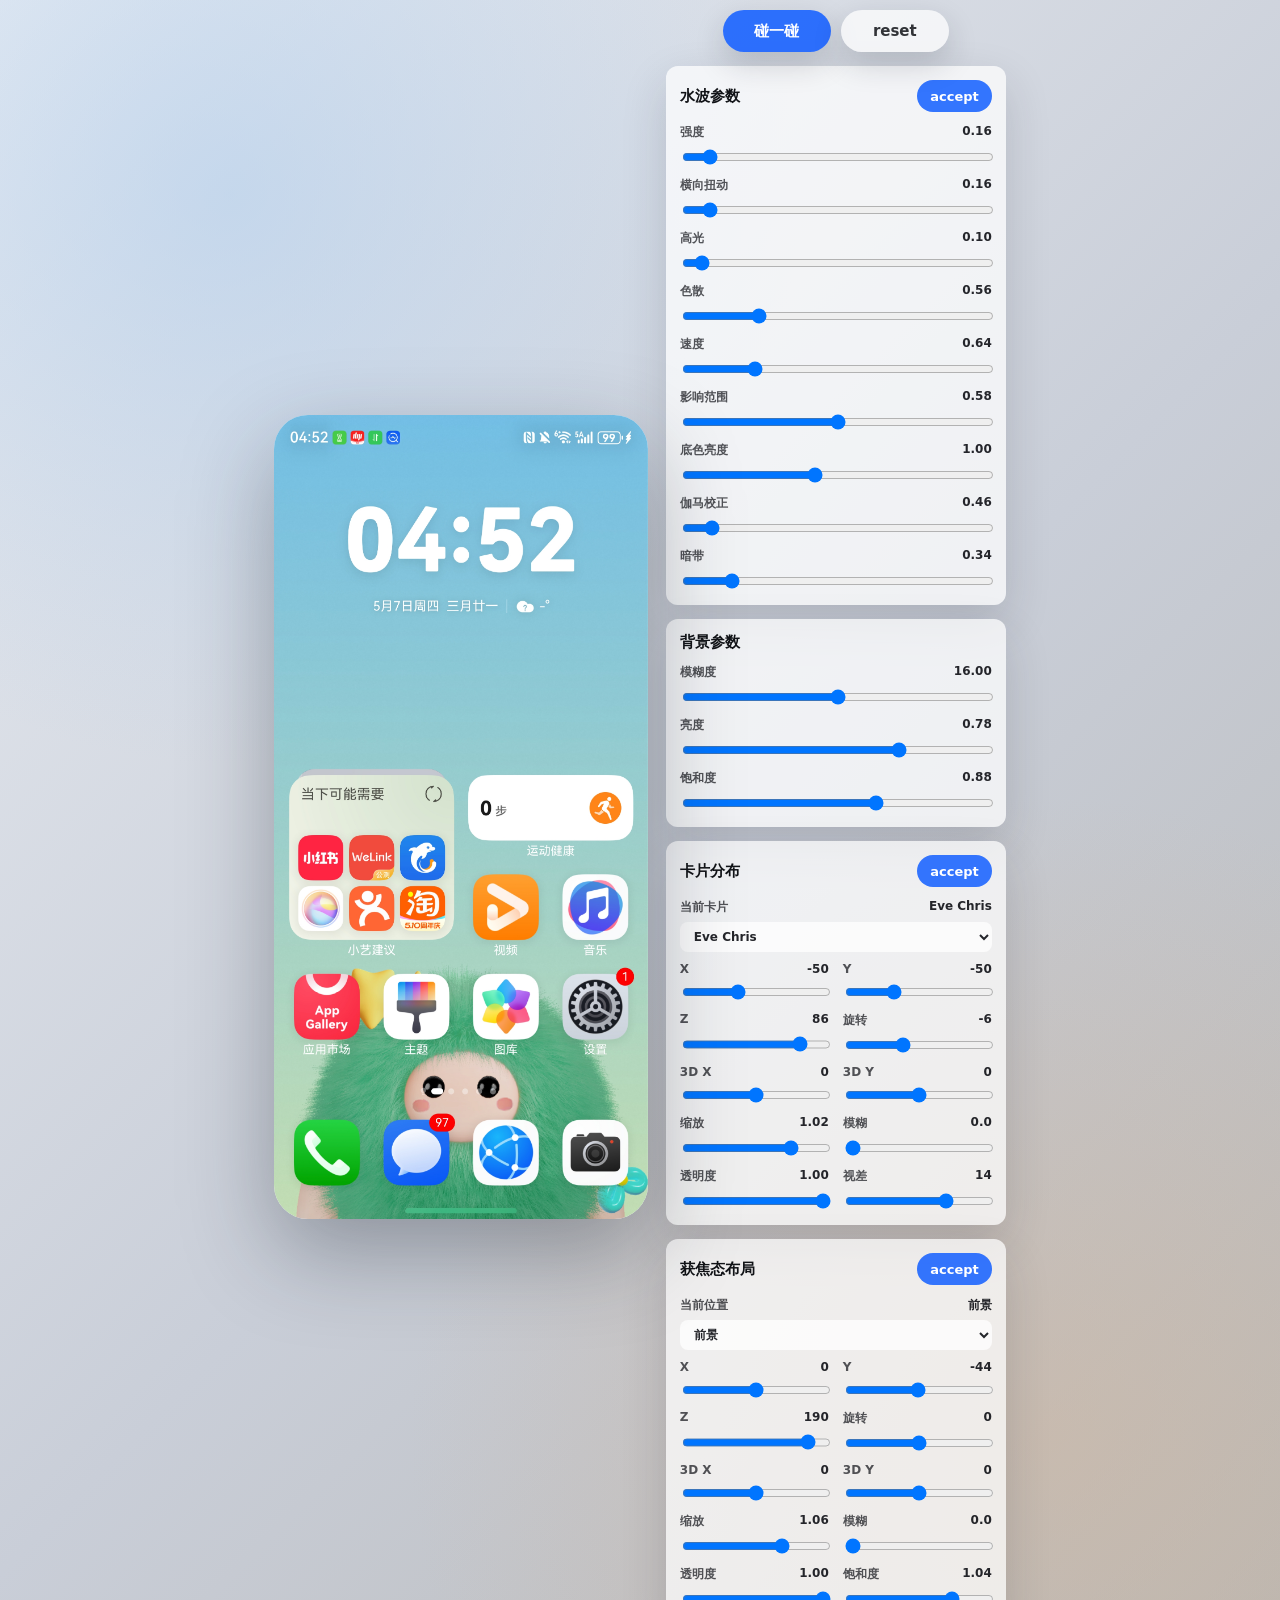
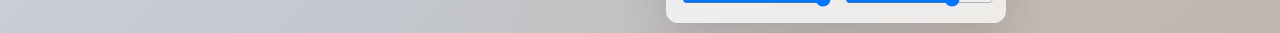
==== index.html @ cbc8a10a "Save OneHop motion prototype" ====
<!doctype html>
<html lang="zh-CN">
  <head>
    <meta charset="UTF-8" />
    <meta name="viewport" content="width=device-width, initial-scale=1.0" />
    <title>One-Hop Motion Prototype</title>
    <link rel="stylesheet" href="./styles.css?v=1778147940" />
      <meta name="ripple-settings-saved-at" content="2026-05-05T14:39:48.783Z" />
      <meta name="cards-saved-at" content="2026-05-07T09:31:50.443710Z" />
      <meta name="focus-layout-saved-at" content="2026-05-07T09:56:20.436393Z" />
  </head>
  <body>
    <main class="app-shell">
      <section class="phone" aria-label="One-Hop web app prototype">
        <button class="proximity-trigger" id="proximityTrigger" type="button" aria-label="触发 One-Hop"></button>
        <div class="ambient ambient-top"></div>
        <canvas class="ripple-canvas" id="rippleCanvas" aria-hidden="true"></canvas>
        <div class="ambient ambient-floor"></div>

        <section class="home-screen" id="homeScreen" aria-hidden="false">
          <div class="hero-time">
            <div class="clock">04:25</div>
            <div class="date">4月30日周四　三月十四　|　☁ -°</div>
          </div>

          <div class="widget-row">
            <div class="suggest-widget">
              <div class="widget-title">
                <span>当下可能需要</span>
                <button class="small-refresh" aria-label="刷新推荐">⟳</button>
              </div>
              <div class="mini-grid">
                <span class="mini-app red">小红书</span>
                <span class="mini-app coral">WeLink</span>
                <span class="mini-app blue">鲸</span>
                <span class="mini-app prism"></span>
                <span class="mini-app orange">人</span>
                <span class="mini-app green">微</span>
              </div>
            </div>
            <div class="steps-widget">
              <strong>0</strong>
              <span>步</span>
              <i>⛹</i>
            </div>
          </div>

          <div class="app-grid">
            <button class="app-icon app-market">App<br />Gallery</button>
            <button class="app-icon app-theme">主题</button>
            <button class="app-icon app-gallery">图库</button>
            <button class="app-icon app-settings">⚙</button>
            <button class="app-icon app-phone">☎</button>
            <button class="app-icon app-chat">✉</button>
            <button class="app-icon app-browser">⌬</button>
            <button class="app-icon app-camera">◉</button>
          </div>
        </section>

        <section class="one-hop" id="oneHop" aria-hidden="true">
          <div class="wormhole">
            <span></span>
          </div>

          <div class="stage-label" id="stageLabel">卡片选择</div>
          <div class="send-target" id="sendTarget">
            <span class="device-dot"></span>
            <span>Mate 80 Pro</span>
          </div>
          <div class="card-space" id="cardSpace" aria-label="选择要分享的卡片"></div>

          <div class="share-hint" id="shareHint">
            <p>发送给 Mate 80 Pro</p>
            <span>上滑分享</span>
          </div>
        </section>

        <section class="sent-sheet" id="sentSheet" aria-live="polite">
          <div class="sent-check">✓</div>
          <strong>已发送</strong>
          <span id="sentTitle">One-Hop</span>
        </section>

      </section>

      <aside class="side-panel" aria-label="演示和水波参数控制">
        <nav class="demo-controls" aria-label="One-Hop 演示控制">
          <button id="tapHop" type="button">碰一碰</button>
          <button id="resetDemo" type="button">reset</button>
        </nav>

        <section class="ripple-tuner" aria-label="水波参数控制">
          <header>
            <strong>水波参数</strong>
            <button id="acceptRipple" type="button">accept</button>
          </header>
          <div class="tuner-grid">
            <label>
              <span>强度 <b id="bendScaleValue">1.00</b></span>
              <input id="bendScale" type="range" min="0" max="2.4" step="0.02" value="1" />
            </label>
            <label>
              <span>横向扭动 <b id="shearScaleValue">1.00</b></span>
              <input id="shearScale" type="range" min="0" max="2.4" step="0.02" value="1" />
            </label>
            <label>
              <span>高光 <b id="lightScaleValue">1.00</b></span>
              <input id="lightScale" type="range" min="0" max="2.4" step="0.02" value="1" />
            </label>
            <label>
              <span>色散 <b id="chromaScaleValue">1.00</b></span>
              <input id="chromaScale" type="range" min="0" max="2.4" step="0.02" value="1" />
            </label>
            <label>
              <span>速度 <b id="speedScaleValue">1.00</b></span>
              <input id="speedScale" type="range" min="0.2" max="2.2" step="0.01" value="1" />
            </label>
            <label>
              <span>影响范围 <b id="coverageValue">0.78</b></span>
              <input id="coverage" type="range" min="0.16" max="1" step="0.01" value="0.78" />
            </label>
            <label>
              <span>底色亮度 <b id="baseBrightnessValue">1.00</b></span>
              <input id="baseBrightness" type="range" min="0.45" max="1.75" step="0.01" value="1" />
            </label>
            <label>
              <span>伽马校正 <b id="gammaValue">1.00</b></span>
              <input id="gamma" type="range" min="0.35" max="1.85" step="0.01" value="1" />
            </label>
            <label>
              <span>暗带 <b id="shadowScaleValue">1.00</b></span>
              <input id="shadowScale" type="range" min="0" max="2.4" step="0.02" value="1" />
            </label>
          </div>
        </section>

        <section class="ripple-tuner" aria-label="背景参数控制">
          <header>
            <strong>背景参数</strong>
          </header>
          <div class="tuner-grid">
            <label>
              <span>模糊度 <b id="backgroundBlurValue">16.00</b></span>
              <input id="backgroundBlur" type="range" min="0" max="32" step="0.5" value="16" />
            </label>
            <label>
              <span>亮度 <b id="backgroundBrightnessValue">0.78</b></span>
              <input id="backgroundBrightness" type="range" min="0.25" max="1" step="0.01" value="0.78" />
            </label>
            <label>
              <span>饱和度 <b id="backgroundSaturationValue">0.88</b></span>
              <input id="backgroundSaturation" type="range" min="0" max="1.4" step="0.01" value="0.88" />
            </label>
          </div>
        </section>

        <section class="ripple-tuner" aria-label="卡片分布参数控制">
          <header>
            <strong>卡片分布</strong>
            <button id="acceptCards" type="button">accept</button>
          </header>
          <div class="tuner-grid card-tuner-grid">
            <label class="wide-control">
              <span>当前卡片 <b id="cardSelectValue">蓝色星球</b></span>
              <select id="cardSelect" aria-label="选择要调整的卡片"></select>
            </label>
            <label>
              <span>X <b id="cardXValue">0</b></span>
              <input id="cardX" type="range" min="-180" max="180" step="1" value="0" />
            </label>
            <label>
              <span>Y <b id="cardYValue">0</b></span>
              <input id="cardY" type="range" min="-180" max="240" step="1" value="0" />
            </label>
            <label>
              <span>Z <b id="cardZValue">0</b></span>
              <input id="cardZ" type="range" min="-180" max="140" step="1" value="0" />
            </label>
            <label>
              <span>旋转 <b id="cardRotateValue">0</b></span>
              <input id="cardRotate" type="range" min="-24" max="24" step="1" value="0" />
            </label>
            <label>
              <span>3D X <b id="cardRotateXValue">0</b></span>
              <input id="cardRotateX" type="range" min="-45" max="45" step="1" value="0" />
            </label>
            <label>
              <span>3D Y <b id="cardRotateYValue">0</b></span>
              <input id="cardRotateY" type="range" min="-45" max="45" step="1" value="0" />
            </label>
            <label>
              <span>缩放 <b id="cardScaleValue">1.00</b></span>
              <input id="cardScale" type="range" min="0.45" max="1.2" step="0.01" value="1" />
            </label>
            <label>
              <span>模糊 <b id="cardBlurValue">0.0</b></span>
              <input id="cardBlur" type="range" min="0" max="9" step="0.1" value="0" />
            </label>
            <label>
              <span>透明度 <b id="cardFadeValue">1.00</b></span>
              <input id="cardFade" type="range" min="0" max="1" step="0.01" value="1" />
            </label>
            <label>
              <span>视差 <b id="cardParallaxValue">0</b></span>
              <input id="cardParallax" type="range" min="0" max="20" step="1" value="0" />
            </label>
          </div>
        </section>

        <section class="ripple-tuner" aria-label="获焦态布局参数控制">
          <header>
            <strong>获焦态布局</strong>
            <button id="acceptFocusLayout" type="button">accept</button>
          </header>
          <div class="tuner-grid card-tuner-grid">
            <label class="wide-control">
              <span>当前位置 <b id="focusSlotValue">前景</b></span>
              <select id="focusSlotSelect" aria-label="选择要调整的获焦态位置"></select>
            </label>
            <label>
              <span>X <b id="focusXValue">0</b></span>
              <input id="focusX" type="range" min="-220" max="220" step="1" value="0" />
            </label>
            <label>
              <span>Y <b id="focusYValue">0</b></span>
              <input id="focusY" type="range" min="-260" max="180" step="1" value="0" />
            </label>
            <label>
              <span>Z <b id="focusZValue">0</b></span>
              <input id="focusZ" type="range" min="-220" max="240" step="1" value="0" />
            </label>
            <label>
              <span>旋转 <b id="focusRotateValue">0</b></span>
              <input id="focusRotate" type="range" min="-40" max="40" step="1" value="0" />
            </label>
            <label>
              <span>3D X <b id="focusRotateXValue">0</b></span>
              <input id="focusRotateX" type="range" min="-60" max="60" step="1" value="0" />
            </label>
            <label>
              <span>3D Y <b id="focusRotateYValue">0</b></span>
              <input id="focusRotateY" type="range" min="-70" max="70" step="1" value="0" />
            </label>
            <label>
              <span>缩放 <b id="focusScaleValue">1.00</b></span>
              <input id="focusScale" type="range" min="0.4" max="1.35" step="0.01" value="1" />
            </label>
            <label>
              <span>模糊 <b id="focusBlurValue">0.0</b></span>
              <input id="focusBlur" type="range" min="0" max="10" step="0.1" value="0" />
            </label>
            <label>
              <span>透明度 <b id="focusFadeValue">1.00</b></span>
              <input id="focusFade" type="range" min="0" max="1" step="0.01" value="1" />
            </label>
            <label>
              <span>饱和度 <b id="focusSatValue">1.00</b></span>
              <input id="focusSat" type="range" min="0" max="1.4" step="0.01" value="1" />
            </label>
          </div>
        </section>
      </aside>
    </main>

    <script src="./app.js?v=1778147940"></script>
  </body>
</html>
---- styles.css ----
/* ripple-settings-saved-at: 2026-05-05T14:39:48.783Z */
:root {
  color-scheme: light;
  font-family:
    Inter, ui-sans-serif, system-ui, -apple-system, BlinkMacSystemFont, "Segoe UI",
    sans-serif;
  --phone-h: min(932px, calc(100vh - 96px));
  --phone-w: min(430px, calc(var(--phone-h) * 0.4647), calc(100vw - 20px));
  --glass: rgba(246, 249, 255, 0.72);
  --ink: #111317;
  --muted: rgba(17, 19, 23, 0.58);
  --blue: #4287ff;
  --aqua: #cceef4;
  --peach: #f2c7ac;
  --card-w: clamp(146px, calc(var(--phone-w) * 0.48), 198px);
  --card-h: clamp(212px, calc(var(--phone-w) * 0.68), 282px);
  --figma-home: url("./screen2.jpg");
  --figma-home-glow: url("./top-light.png");
  --background-blur: 16px;
  --background-brightness: 0.78;
  --background-saturation: 0.88;
}

@property --enter-y {
  syntax: "<length>";
  inherits: false;
  initial-value: 0px;
}

@property --enter-opacity {
  syntax: "<number>";
  inherits: false;
  initial-value: 1;
}

* {
  box-sizing: border-box;
}

body {
  margin: 0;
  min-height: 100vh;
  background:
    radial-gradient(circle at 18% 12%, rgba(174, 204, 236, 0.55), transparent 32%),
    radial-gradient(circle at 82% 88%, rgba(212, 182, 154, 0.45), transparent 36%),
    linear-gradient(135deg, #e9edf3, #c9ced8 54%, #b8b7b5);
  color: var(--ink);
  overflow-x: hidden;
  overflow-y: auto;
}

button {
  border: 0;
  font: inherit;
}

.app-shell {
  display: grid;
  grid-template-columns: minmax(0, var(--phone-w)) minmax(260px, 340px);
  gap: 18px;
  align-content: center;
  justify-items: center;
  justify-content: center;
  align-items: center;
  min-height: 100vh;
  padding: 10px;
}

.phone {
  position: relative;
  width: var(--phone-w);
  height: var(--phone-h);
  max-height: 932px;
  overflow: hidden;
  border-radius: 34px;
  background:
    linear-gradient(180deg, rgba(224, 238, 255, 0.96) 0%, rgba(238, 243, 255, 0.96) 52%),
    #eef4ff;
  box-shadow:
    0 32px 90px rgba(28, 33, 44, 0.35),
    inset 0 0 0 1px rgba(255, 255, 255, 0.42);
  isolation: isolate;
}

.proximity-trigger {
  position: absolute;
  inset: 0;
  z-index: 8;
  background: transparent;
  cursor: pointer;
}

.phone.state-3 .proximity-trigger,
.phone.state-4 .proximity-trigger,
.phone.sent .proximity-trigger {
  pointer-events: none;
}

.home-screen {
  position: absolute;
  inset: 0;
  z-index: 2;
  background-image: var(--figma-home);
  background-size: 100% 100%;
  background-position: center;
  background-repeat: no-repeat;
  filter: blur(0) saturate(1);
  will-change: filter, opacity, transform;
  transition:
    filter 640ms cubic-bezier(0.19, 1, 0.22, 1),
    opacity 640ms cubic-bezier(0.19, 1, 0.22, 1),
    transform 640ms cubic-bezier(0.19, 1, 0.22, 1);
}

@keyframes home-screen-blur-in {
  from {
    filter: blur(0) brightness(1) saturate(1);
    opacity: 1;
    transform: translateY(0) scale(1);
  }

  to {
    filter: blur(var(--background-blur)) brightness(var(--background-brightness)) saturate(var(--background-saturation));
    opacity: 1;
    transform: none;
  }
}

.home-screen > * {
  opacity: 0;
  pointer-events: none;
}

.hero-time {
  position: absolute;
  top: 102px;
  left: 0;
  right: 0;
  text-align: center;
  color: #68707f;
}

.clock {
  font-size: 76px;
  line-height: 0.95;
  font-weight: 800;
}

.date {
  margin-top: 20px;
  font-size: 14px;
  font-weight: 600;
}

.widget-row {
  position: absolute;
  left: 26px;
  right: 26px;
  top: 405px;
  display: grid;
  grid-template-columns: 1.12fr 1fr;
  gap: 17px;
  align-items: start;
}

.suggest-widget,
.steps-widget {
  border-radius: 24px;
  background: rgba(255, 255, 255, 0.7);
  box-shadow: 0 14px 28px rgba(74, 100, 132, 0.12);
  backdrop-filter: blur(12px);
}

.suggest-widget {
  min-height: 156px;
  padding: 15px;
}

.widget-title {
  display: flex;
  align-items: center;
  justify-content: space-between;
  font-size: 13px;
  font-weight: 650;
  color: rgba(37, 44, 40, 0.78);
}

.small-refresh {
  width: 26px;
  height: 26px;
  border-radius: 50%;
  background: transparent;
  color: rgba(37, 44, 40, 0.72);
}

.mini-grid {
  display: grid;
  grid-template-columns: repeat(3, 1fr);
  gap: 8px;
  margin-top: 18px;
}

.mini-app {
  display: grid;
  aspect-ratio: 1;
  place-items: center;
  border-radius: 14px;
  color: white;
  font-size: 11px;
  font-weight: 800;
  overflow: hidden;
}

.red { background: #ff2951; }
.coral { background: #ff5647; }
.blue { background: #157df3; }
.green { background: #03c51c; }
.orange { background: #ff6e33; }
.prism {
  background:
    radial-gradient(circle at 35% 35%, #fff, transparent 20%),
    conic-gradient(from 45deg, #ffdd69, #ff73ba, #7868ff, #7ee3ff, #ffdd69);
}

.steps-widget {
  display: flex;
  align-items: center;
  gap: 5px;
  min-height: 74px;
  padding: 20px;
  font-size: 13px;
}

.steps-widget strong {
  font-size: 24px;
}

.steps-widget i {
  display: grid;
  width: 35px;
  height: 35px;
  margin-left: auto;
  place-items: center;
  border-radius: 50%;
  background: #ff8428;
  color: white;
  font-style: normal;
}

.app-grid {
  position: absolute;
  left: 26px;
  right: 26px;
  bottom: 55px;
  display: grid;
  grid-template-columns: repeat(4, 1fr);
  gap: 28px 23px;
}

.app-icon {
  display: grid;
  width: 70px;
  height: 70px;
  place-items: center;
  justify-self: center;
  border-radius: 18px;
  color: white;
  font-size: 13px;
  font-weight: 760;
  box-shadow: 0 12px 24px rgba(60, 74, 92, 0.16);
}

.app-market { background: linear-gradient(135deg, #ff2c59, #ff5b71); }
.app-theme { background: linear-gradient(135deg, #fff, #cfcfd4); color: #222; }
.app-gallery { background: conic-gradient(#7667ff, #16d3a5, #ffe465, #ff6584, #7667ff); }
.app-settings { background: linear-gradient(135deg, #ebedf2, #737782); color: #12151b; font-size: 34px; }
.app-phone { background: #12c62d; font-size: 36px; }
.app-chat { background: #2879ff; font-size: 32px; }
.app-browser { background: linear-gradient(135deg, #36a9ff, #0c61e8); font-size: 35px; }
.app-camera { background: linear-gradient(135deg, #f8f8f8, #d6d7dc); color: #17191f; font-size: 32px; }

.ambient {
  position: absolute;
  pointer-events: none;
  opacity: 0;
  transition:
    opacity 780ms ease,
    transform 900ms cubic-bezier(0.2, 1, 0.18, 1),
    filter 780ms ease;
}

.ambient-top {
  z-index: 12;
  top: -118px;
  left: 50%;
  width: min(116%, 500px);
  height: 236px;
  transform: translateX(-50%) translateY(-72px) scaleX(1.42) scaleY(0.22);
  transform-origin: 50% 50%;
  overflow: visible;
  border-radius: 0;
  background:
    radial-gradient(ellipse 98% 34% at 50% 52%, rgba(236, 255, 255, 0.32) 0 42%, transparent 88%),
    radial-gradient(ellipse 30% 16% at 50% 50%, rgba(255, 255, 255, 0.58) 0 24%, rgba(255, 255, 255, 0.22) 50%, transparent 80%),
    radial-gradient(ellipse 74% 92% at 50% 68%, rgba(214, 255, 239, 0.34) 0 36%, rgba(224, 240, 255, 0.16) 74%, transparent 100%);
  filter: blur(34px);
}

.ambient-top::before,
.ambient-top::after {
  content: "";
  position: absolute;
  left: 50%;
  pointer-events: none;
}

.ambient-top::before {
  top: 89px;
  width: 52%;
  height: 88px;
  z-index: 2;
  border-radius: 50%;
  background:
    radial-gradient(ellipse 72% 34% at 50% 20%, rgba(255, 255, 255, 0.92) 0 24%, rgba(255, 255, 255, 0.54) 50%, transparent 78%),
    radial-gradient(ellipse 64% 38% at 50% 44%, rgba(222, 255, 243, 0.38) 0 24%, transparent 80%);
  filter: blur(2px) saturate(1.04);
  opacity: 0.96;
  transform: translateX(-50%);
  -webkit-mask-image:
    linear-gradient(180deg, #000 0 64%, transparent 92%),
    radial-gradient(ellipse 82% 64% at 50% 24%, #000 0 58%, rgba(0, 0, 0, 0.42) 76%, transparent 92%);
  mask-image:
    linear-gradient(180deg, #000 0 64%, transparent 92%),
    radial-gradient(ellipse 82% 64% at 50% 24%, #000 0 58%, rgba(0, 0, 0, 0.42) 76%, transparent 92%);
  -webkit-mask-composite: source-in;
  mask-composite: intersect;
}

.ambient-top::after {
  top: 76px;
  width: 92%;
  height: 150px;
  z-index: 1;
  border-radius: 0;
  background:
    radial-gradient(ellipse 40% 58% at 50% 42%, rgba(255, 255, 255, 0.78) 0 30%, rgba(255, 255, 255, 0.36) 66%, transparent 96%),
    radial-gradient(ellipse 50% 76% at 50% 60%, rgba(218, 255, 240, 0.38) 0 32%, rgba(222, 245, 255, 0.16) 70%, transparent 100%);
  filter: blur(16px) saturate(1.03);
  opacity: 0.88;
  transform: translateX(-50%);
  -webkit-mask-image:
    radial-gradient(ellipse 78% 92% at 50% 24%, #000 0 58%, rgba(0, 0, 0, 0.58) 82%, transparent 100%),
    linear-gradient(180deg, #000 0 44%, rgba(0, 0, 0, 0.72) 68%, rgba(0, 0, 0, 0.28) 92%, transparent 100%);
  mask-image:
    radial-gradient(ellipse 78% 92% at 50% 24%, #000 0 58%, rgba(0, 0, 0, 0.58) 82%, transparent 100%),
    linear-gradient(180deg, #000 0 44%, rgba(0, 0, 0, 0.72) 68%, rgba(0, 0, 0, 0.28) 92%, transparent 100%);
  -webkit-mask-composite: source-in;
  mask-composite: intersect;
}

.ambient-floor {
  z-index: 3;
  left: -16%;
  right: -16%;
  bottom: -15%;
  height: 34%;
  background:
    radial-gradient(ellipse at 48% 18%, rgba(248, 197, 147, 0.82), transparent 42%),
    radial-gradient(ellipse at 70% 56%, rgba(124, 82, 60, 0.42), transparent 50%);
  filter: blur(24px);
}

.ripple-canvas {
  position: absolute;
  z-index: 10;
  top: 0;
  left: 0;
  width: 100%;
  height: 100%;
  opacity: 0;
  pointer-events: none;
  filter: blur(0) brightness(1) saturate(1);
  transition: opacity 260ms ease;
}

@keyframes ripple-canvas-blur-in {
  from {
    opacity: 1;
    filter: blur(0) brightness(1) saturate(1);
  }

  to {
    opacity: 1;
    filter: blur(var(--background-blur)) brightness(var(--background-brightness)) saturate(var(--background-saturation));
  }
}

.one-hop {
  position: absolute;
  inset: 0;
  z-index: 15;
  display: grid;
  grid-template-rows: 134px minmax(0, 1fr) 72px;
  padding: 64px 0 22px;
  opacity: 0;
  pointer-events: none;
  perspective: 1100px;
  transition: opacity 560ms ease;
}

.one-hop::before {
  content: "";
  position: absolute;
  inset: -120px -32px -40px;
  z-index: 0;
  background: transparent;
  pointer-events: none;
}

.wormhole {
  position: relative;
  z-index: 3;
  align-self: start;
  justify-self: center;
  width: min(116%, 500px);
  height: 190px;
  padding: 0;
  overflow: visible;
  background: transparent;
  box-shadow: none;
  filter: none;
  transform: translateY(-24px) scaleX(1);
  transform-origin: 50% 0%;
}

.wormhole::before {
  content: "";
  position: absolute;
  left: 24%;
  right: 24%;
  top: 18px;
  height: 88px;
  z-index: 1;
  border-radius: 50%;
  background:
    radial-gradient(ellipse 72% 34% at 50% 20%, rgba(255, 255, 255, 0.92) 0 24%, rgba(255, 255, 255, 0.54) 50%, transparent 78%),
    radial-gradient(ellipse 64% 38% at 50% 44%, rgba(222, 255, 243, 0.38) 0 24%, transparent 80%);
  filter: blur(2px) saturate(1.04);
  opacity: 0.96;
  -webkit-mask-image:
    linear-gradient(180deg, #000 0 36%, rgba(0, 0, 0, 0.62) 52%, transparent 72%),
    radial-gradient(ellipse 82% 64% at 50% 24%, #000 0 58%, rgba(0, 0, 0, 0.42) 76%, transparent 92%);
  mask-image:
    linear-gradient(180deg, #000 0 36%, rgba(0, 0, 0, 0.62) 52%, transparent 72%),
    radial-gradient(ellipse 82% 64% at 50% 24%, #000 0 58%, rgba(0, 0, 0, 0.42) 76%, transparent 92%);
  -webkit-mask-composite: source-in;
  mask-composite: intersect;
}

.wormhole::after {
  content: "";
  position: absolute;
  left: 4%;
  right: 4%;
  top: -64px;
  height: 240px;
  z-index: 0;
  border-radius: 0;
  background:
    radial-gradient(ellipse 40% 58% at 50% 54%, rgba(255, 255, 255, 0.78) 0 30%, rgba(255, 255, 255, 0.36) 66%, transparent 96%),
    radial-gradient(ellipse 50% 76% at 50% 65%, rgba(218, 255, 240, 0.38) 0 32%, rgba(222, 245, 255, 0.16) 70%, transparent 100%);
  filter: blur(16px) saturate(1.03);
  opacity: 0.88;
  -webkit-mask-image:
    radial-gradient(ellipse 78% 92% at 50% 42%, #000 0 58%, rgba(0, 0, 0, 0.58) 82%, transparent 100%),
    linear-gradient(180deg, #000 0 62%, rgba(0, 0, 0, 0.72) 78%, rgba(0, 0, 0, 0.28) 96%, transparent 100%);
  mask-image:
    radial-gradient(ellipse 78% 92% at 50% 42%, #000 0 58%, rgba(0, 0, 0, 0.58) 82%, transparent 100%),
    linear-gradient(180deg, #000 0 62%, rgba(0, 0, 0, 0.72) 78%, rgba(0, 0, 0, 0.28) 96%, transparent 100%);
  -webkit-mask-composite: source-in;
  mask-composite: intersect;
}

.wormhole span {
  position: absolute;
  left: -26%;
  right: -26%;
  top: -40px;
  z-index: -1;
  height: 250px;
  border-radius: 0;
  background:
    radial-gradient(ellipse 96% 34% at 50% 22%, rgba(236, 255, 255, 0.22) 0 42%, transparent 88%),
    radial-gradient(ellipse 26% 14% at 50% 20%, rgba(255, 255, 255, 0.42) 0 24%, rgba(255, 255, 255, 0.16) 50%, transparent 80%),
    radial-gradient(ellipse 58% 100% at 50% 62%, rgba(214, 255, 239, 0.34) 0 36%, rgba(224, 240, 255, 0.16) 74%, transparent 100%);
  filter: blur(38px);
  opacity: 0.92;
  -webkit-mask-image:
    radial-gradient(ellipse 72% 90% at 50% 28%, #000 0 60%, rgba(0, 0, 0, 0.48) 86%, transparent 100%),
    linear-gradient(180deg, #000 0 46%, rgba(0, 0, 0, 0.68) 72%, rgba(0, 0, 0, 0.28) 96%, transparent 100%);
  mask-image:
    radial-gradient(ellipse 72% 90% at 50% 28%, #000 0 60%, rgba(0, 0, 0, 0.48) 86%, transparent 100%),
    linear-gradient(180deg, #000 0 46%, rgba(0, 0, 0, 0.68) 72%, rgba(0, 0, 0, 0.28) 96%, transparent 100%);
  -webkit-mask-composite: source-in;
  mask-composite: intersect;
}

.stage-label {
  position: absolute;
  z-index: 3;
  top: 132px;
  left: 0;
  right: 0;
  color: rgba(255, 255, 255, 0.68);
  font-size: 13px;
  font-weight: 700;
  text-align: center;
}

.send-target {
  position: absolute;
  z-index: 4;
  top: 108px;
  left: 50%;
  display: inline-flex;
  align-items: center;
  gap: 8px;
  min-height: 34px;
  padding: 0 15px;
  border-radius: 999px;
  background: rgba(255, 255, 255, 0.24);
  color: rgba(255, 255, 255, 0.86);
  font-size: 13px;
  font-weight: 750;
  letter-spacing: 0;
  opacity: 0;
  transform: translateX(-50%) translateY(10px);
  transition: opacity 420ms ease, transform 520ms cubic-bezier(0.2, 1, 0.18, 1);
  backdrop-filter: blur(16px);
}

.device-dot {
  width: 8px;
  height: 8px;
  border-radius: 50%;
  background: #93ffd0;
  box-shadow: 0 0 18px rgba(147, 255, 208, 0.9);
}

.card-space {
  position: relative;
  z-index: 2;
  grid-row: 2;
  min-height: 0;
  transform-style: preserve-3d;
  pointer-events: auto;
  touch-action: none;
}

.hop-card {
  position: absolute;
  left: 50%;
  top: 50%;
  width: var(--card-w);
  height: var(--card-h);
  overflow: hidden;
  border: 0;
  border-radius: 26px;
  color: #111317;
  background: #dbe7f5;
  box-shadow:
    0 22px 58px rgba(3, 8, 22, 0.34),
    inset 0 0 0 1px rgba(255, 255, 255, 0.38);
  --enter-y: 0px;
  --enter-opacity: 1;
  transform: translate3d(calc(var(--x) + var(--px, 0px)), calc(var(--y) + var(--py, 0px) + var(--enter-y)), var(--z)) rotateX(var(--rx, 0deg)) rotateY(var(--ry, 0deg)) rotateZ(var(--r)) scale(var(--s));
  transition:
    transform 780ms cubic-bezier(0.2, 1, 0.18, 1),
    opacity 520ms ease,
    filter 520ms ease,
    box-shadow 520ms ease;
  cursor: pointer;
  user-select: none;
  -webkit-tap-highlight-color: transparent;
  outline: none;
  filter: blur(var(--blur, 0px)) saturate(var(--sat, 1));
  opacity: calc(var(--fade, 1) * var(--enter-opacity));
  will-change: transform, filter, opacity;
}

.hop-card:focus-visible {
  box-shadow:
    0 28px 70px rgba(13, 17, 27, 0.36),
    0 0 0 2px rgba(255, 255, 255, 0.72),
    inset 0 0 0 1px rgba(255, 255, 255, 0.42);
}

.hop-card::after {
  content: "";
  position: absolute;
  inset: 0;
  border-radius: inherit;
  box-shadow:
    inset 0 1px 0 rgba(255, 255, 255, 0.48),
    inset 0 -1px 0 rgba(0, 0, 0, 0.12);
  pointer-events: none;
}

.hop-card.back {
  filter: blur(var(--blur, 2px)) saturate(var(--sat, 0.86));
  opacity: var(--fade, 0.62);
}

.hop-card.active {
  box-shadow:
    0 34px 96px rgba(7, 10, 18, 0.46),
    0 12px 38px rgba(255, 255, 255, 0.12),
    inset 0 0 0 1px rgba(255, 255, 255, 0.56);
}

.card-bg {
  position: absolute;
  inset: 0;
  background-image: var(--card-image);
  background-position: center;
  background-size: cover;
}

.card-label {
  position: absolute;
  left: 0;
  right: 0;
  bottom: 0;
  z-index: 1;
  display: flex;
  flex-direction: column;
  justify-content: flex-end;
  min-height: 50%;
  padding: 0 18px 15px;
  color: var(--label-fill, #111317);
  font-size: clamp(20px, calc(var(--card-w) * 0.13), 27px);
  font-weight: 850;
  line-height: 1.08;
  text-align: center;
}

.card-label.has-sub-label {
  padding-bottom: 14px;
}

.card-label-main,
.card-label-sub {
  display: block;
  width: 100%;
  overflow-wrap: anywhere;
}

.card-label-sub {
  margin-top: 6px;
  font-size: clamp(10px, calc(var(--card-w) * 0.064), 13px);
  font-weight: 680;
  line-height: 1.15;
  opacity: 0.76;
}

.card-label::before,
.card-label::after {
  content: "";
  position: absolute;
  inset: 0;
  z-index: -1;
  pointer-events: none;
}

.card-label::before {
  background: linear-gradient(180deg, rgba(255, 255, 255, 0), rgba(255, 255, 255, 0.5));
}

.card-label::after {
  backdrop-filter: blur(18px);
  -webkit-backdrop-filter: blur(18px);
  -webkit-mask-image: linear-gradient(180deg, transparent 0%, rgba(0, 0, 0, 0.32) 44%, #000 100%);
  mask-image: linear-gradient(180deg, transparent 0%, rgba(0, 0, 0, 0.32) 44%, #000 100%);
}

.share-hint {
  z-index: 3;
  display: grid;
  justify-items: center;
  align-content: center;
  gap: 8px;
  color: rgba(255, 255, 255, 0.72);
  transform: translateY(var(--share-pull, 0px));
  transition: transform 180ms ease, opacity 320ms ease;
}

.share-hint p {
  margin: 0;
  min-height: 30px;
  padding: 0 18px;
  border-radius: 999px;
  background: rgba(255, 255, 255, 0.22);
  color: rgba(255, 255, 255, 0.88);
  font-size: 15px;
  font-weight: 760;
  line-height: 30px;
  backdrop-filter: blur(16px);
}

.share-hint span {
  font-size: 16px;
  font-weight: 650;
}

.sent-sheet {
  position: absolute;
  left: 50%;
  bottom: 86px;
  z-index: 50;
  display: grid;
  justify-items: center;
  gap: 8px;
  width: min(74%, 280px);
  padding: 26px 20px 24px;
  border-radius: 28px;
  background: rgba(255, 255, 255, 0.74);
  color: #171b22;
  box-shadow: 0 30px 82px rgba(7, 10, 18, 0.32);
  opacity: 0;
  pointer-events: none;
  transform: translateX(-50%) translateY(28px) scale(0.96);
  transition: opacity 360ms ease, transform 520ms cubic-bezier(0.2, 1, 0.18, 1);
  backdrop-filter: blur(24px) saturate(1.2);
}

.sent-check {
  display: grid;
  width: 54px;
  height: 54px;
  place-items: center;
  border-radius: 50%;
  background: linear-gradient(180deg, #57f2a2, #23b96d);
  color: white;
  font-size: 28px;
  font-weight: 850;
}

.sent-sheet strong {
  font-size: 22px;
  line-height: 1.1;
}

.sent-sheet span {
  color: rgba(23, 27, 34, 0.58);
  font-size: 14px;
  font-weight: 650;
}

.demo-controls {
  z-index: 40;
  display: flex;
  gap: 10px;
  justify-content: center;
  align-items: center;
}

.side-panel {
  display: grid;
  width: min(340px, calc(100vw - 24px));
  gap: 14px;
  align-self: center;
}

.demo-controls button {
  min-width: 108px;
  min-height: 42px;
  padding: 0 18px;
  border-radius: 999px;
  background: rgba(255, 255, 255, 0.72);
  color: rgba(18, 20, 25, 0.86);
  font-size: 15px;
  font-weight: 800;
  box-shadow: 0 12px 30px rgba(28, 33, 44, 0.18);
  cursor: pointer;
}

.demo-controls button:first-child {
  background: rgba(26, 99, 255, 0.9);
  color: white;
}

.demo-controls button:disabled {
  cursor: default;
  opacity: 0.52;
}

.ripple-tuner {
  width: 100%;
  padding: 14px;
  border-radius: 12px;
  background: rgba(255, 255, 255, 0.72);
  box-shadow: 0 18px 46px rgba(28, 33, 44, 0.16);
}

.ripple-tuner header {
  display: flex;
  align-items: center;
  justify-content: space-between;
  gap: 12px;
  margin-bottom: 12px;
}

.ripple-tuner strong {
  font-size: 15px;
}

.ripple-tuner button {
  min-height: 32px;
  padding: 0 13px;
  border-radius: 999px;
  background: rgba(26, 99, 255, 0.88);
  color: white;
  font-size: 13px;
  font-weight: 800;
  cursor: pointer;
}

.tuner-grid {
  display: grid;
  grid-template-columns: 1fr;
  gap: 10px 14px;
}

.tuner-grid label {
  display: grid;
  gap: 6px;
  color: rgba(18, 20, 25, 0.72);
  font-size: 12px;
  font-weight: 760;
}

.tuner-grid span {
  display: flex;
  justify-content: space-between;
  gap: 8px;
}

.tuner-grid b {
  color: rgba(18, 20, 25, 0.92);
  font-variant-numeric: tabular-nums;
}

.tuner-grid input {
  width: 100%;
}

.card-tuner-grid {
  grid-template-columns: repeat(2, minmax(0, 1fr));
}

.card-tuner-grid .wide-control {
  grid-column: 1 / -1;
}

.card-tuner-grid select {
  width: 100%;
  min-height: 30px;
  border: 0;
  border-radius: 8px;
  padding: 0 10px;
  background: rgba(255, 255, 255, 0.76);
  color: rgba(18, 20, 25, 0.92);
  font: inherit;
  font-weight: 800;
}

.phone.state-2 .ambient-top {
  opacity: 1;
  transform: translateX(-50%) translateY(0) scaleX(1) scaleY(1);
}

.phone.ripple-ready.state-2 .ripple-canvas {
  opacity: 1;
  animation: ripple-canvas-blur-in 1000ms cubic-bezier(0.19, 1, 0.22, 1) 1450ms forwards;
}

.phone.ripple-ready.state-3 .ripple-canvas,
.phone.ripple-ready.state-4 .ripple-canvas {
  opacity: 1;
  animation: none;
  filter: blur(var(--background-blur)) brightness(var(--background-brightness)) saturate(var(--background-saturation));
}

.phone.state-2 .home-screen {
  background-image: var(--figma-home);
  animation: home-screen-blur-in 1000ms cubic-bezier(0.19, 1, 0.22, 1) 1450ms forwards;
}

.phone.state-3,
.phone.state-4 {
  background:
    radial-gradient(ellipse at 50% 4%, rgba(0, 0, 0, 0.18), transparent 32%),
    #101318;
}

.phone.state-4 .ambient-floor {
  opacity: 1;
  transform: translateX(-50%) translateY(14px) scaleX(0.92) scaleY(0.58);
  filter: blur(22px);
}

.phone.state-3 .ambient-top,
.phone.state-4 .ambient-top {
  opacity: 0;
}

.phone.state-3 .home-screen,
.phone.state-4 .home-screen {
  background-image: var(--figma-home);
  filter: blur(var(--background-blur)) brightness(var(--background-brightness)) saturate(var(--background-saturation));
  opacity: 1;
  transform: none;
}

.phone.state-3 .one-hop,
.phone.state-4 .one-hop {
  opacity: 1;
  pointer-events: none;
}

.phone.state-3 .stage-label,
.phone.state-3 .send-target,
.phone.state-3 .share-hint,
.phone.state-4 .stage-label,
.phone.state-4 .send-target,
.phone.state-4 .share-hint {
  display: none;
}

.phone.state-3 .card-space,
.phone.state-4 .card-space {
  display: block;
  pointer-events: auto;
}

.phone.state-3 .hop-card {
  animation: cards-rise-in 760ms cubic-bezier(0.19, 1, 0.22, 1) both;
  animation-delay: var(--enter-delay, 0ms);
}

.phone.state-3 .wormhole {
  animation:
    wormhole-form 820ms cubic-bezier(0.2, 1, 0.18, 1),
    wormhole-breathe 2200ms ease-in-out 820ms infinite;
}

.phone.state-4 .wormhole {
  animation: wormhole-breathe 2200ms ease-in-out infinite;
}

.phone.state-4 .stage-label {
  opacity: 0;
}

.phone.state-4 .send-target {
  opacity: 1;
  transform: translateX(-50%) translateY(0);
}

.phone.sent .hop-card.active {
  transform: translate3d(calc(-50% + var(--sent-x, 0px)), -90%, 220px) rotate(0deg) scale(0.82);
  opacity: 0;
}

.phone.sent .share-hint {
  opacity: 0;
}

.phone.sent .sent-sheet {
  opacity: 1;
  transform: translateX(-50%) translateY(0) scale(1);
}

@keyframes wormhole-breathe {
  0%,
  100% {
    opacity: 0.96;
    transform: translateY(-24px) scaleX(1) scaleY(1);
  }

  50% {
    opacity: 0.99;
    transform: translateY(-24px) scaleX(1) scaleY(1);
  }
}

@keyframes ripple-canvas-enter {
  0% {
    opacity: 0;
    transform: translateY(-18px) scaleY(0.84);
  }

  32% {
    opacity: 0.96;
    transform: translateY(-7px) scaleY(1.02);
  }

  100% {
    opacity: 0.92;
    transform: translateY(-8px) scaleY(1);
  }
}

@keyframes wormhole-form {
  0% {
    opacity: 0;
    transform: translateY(-118px) scaleX(1) scaleY(0.5);
  }

  48% {
    opacity: 0.88;
    transform: translateY(-52px) scaleX(1.05) scaleY(0.72);
  }

  100% {
    opacity: 1;
    transform: translateY(-24px) scaleX(1) scaleY(1);
  }
}

@keyframes cards-rise-in {
  0% {
    --enter-y: 76px;
    --enter-opacity: 0;
  }

  100% {
    --enter-y: 0px;
    --enter-opacity: 1;
  }
}

@media (max-height: 780px) {
  :root {
    --phone-h: min(932px, calc(100vh - 28px));
  }

  .phone {
    border-radius: 0;
  }

  :root {
    --card-w: clamp(138px, calc(var(--phone-w) * 0.45), 184px);
    --card-h: clamp(200px, calc(var(--phone-w) * 0.64), 262px);
  }

  .one-hop {
    grid-template-rows: 112px minmax(0, 1fr) 62px;
    padding: 54px 0 14px;
  }

  .stage-label {
    top: 112px;
  }

  .share-hint p {
    font-size: 14px;
  }
}

@media (max-width: 820px) {
  .app-shell {
    grid-template-columns: 1fr;
  }

  .side-panel {
    width: min(760px, calc(100vw - 24px));
  }

  .tuner-grid {
    grid-template-columns: repeat(2, minmax(0, 1fr));
  }
}

@media (max-width: 520px) {
  .tuner-grid {
    grid-template-columns: 1fr;
  }
}
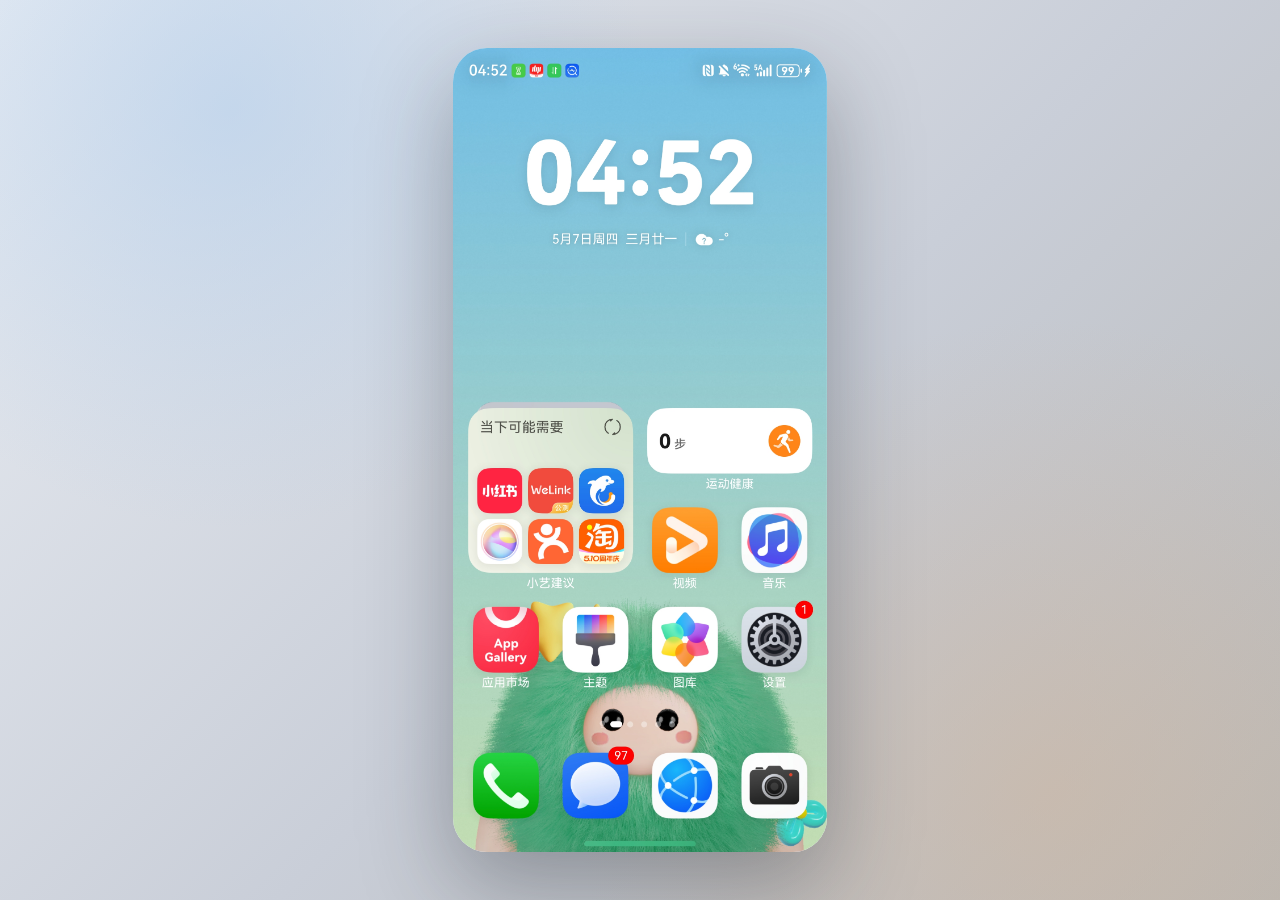
==== commit db11f215: "Initial commit" ====
--- a/index.html
+++ b/index.html
@@ -2,9 +2,12 @@
 <html lang="zh-CN">
   <head>
     <meta charset="UTF-8" />
-    <meta name="viewport" content="width=device-width, initial-scale=1.0" />
-    <title>One-Hop Motion Prototype</title>
-    <link rel="stylesheet" href="./styles.css?v=1778147940" />
+    <meta name="viewport" content="width=device-width, initial-scale=1.0, maximum-scale=1.0, user-scalable=no, viewport-fit=cover" />
+    <meta name="apple-mobile-web-app-capable" content="yes" />
+    <meta name="apple-mobile-web-app-status-bar-style" content="black-translucent" />
+    <meta name="mobile-web-app-capable" content="yes" />
+    <title>One-Hop Motion</title>
+    <link rel="stylesheet" href="./styles.css?v=1779123353" />
       <meta name="ripple-settings-saved-at" content="2026-05-05T14:39:48.783Z" />
       <meta name="cards-saved-at" content="2026-05-07T09:31:50.443710Z" />
       <meta name="focus-layout-saved-at" content="2026-05-07T09:56:20.436393Z" />
@@ -81,187 +84,11 @@
           <span id="sentTitle">One-Hop</span>
         </section>
 
+        <div id="imuDebug" style="position:fixed;bottom:10px;left:10px;z-index:9999;padding:6px 10px;border-radius:8px;background:rgba(0,0,0,0.6);color:#0f0;font-size:11px;font-family:monospace;pointer-events:none;opacity:0;transition:opacity 0.3s;">IMU: waiting...</div>
+
       </section>
-
-      <aside class="side-panel" aria-label="演示和水波参数控制">
-        <nav class="demo-controls" aria-label="One-Hop 演示控制">
-          <button id="tapHop" type="button">碰一碰</button>
-          <button id="resetDemo" type="button">reset</button>
-        </nav>
-
-        <section class="ripple-tuner" aria-label="水波参数控制">
-          <header>
-            <strong>水波参数</strong>
-            <button id="acceptRipple" type="button">accept</button>
-          </header>
-          <div class="tuner-grid">
-            <label>
-              <span>强度 <b id="bendScaleValue">1.00</b></span>
-              <input id="bendScale" type="range" min="0" max="2.4" step="0.02" value="1" />
-            </label>
-            <label>
-              <span>横向扭动 <b id="shearScaleValue">1.00</b></span>
-              <input id="shearScale" type="range" min="0" max="2.4" step="0.02" value="1" />
-            </label>
-            <label>
-              <span>高光 <b id="lightScaleValue">1.00</b></span>
-              <input id="lightScale" type="range" min="0" max="2.4" step="0.02" value="1" />
-            </label>
-            <label>
-              <span>色散 <b id="chromaScaleValue">1.00</b></span>
-              <input id="chromaScale" type="range" min="0" max="2.4" step="0.02" value="1" />
-            </label>
-            <label>
-              <span>速度 <b id="speedScaleValue">1.00</b></span>
-              <input id="speedScale" type="range" min="0.2" max="2.2" step="0.01" value="1" />
-            </label>
-            <label>
-              <span>影响范围 <b id="coverageValue">0.78</b></span>
-              <input id="coverage" type="range" min="0.16" max="1" step="0.01" value="0.78" />
-            </label>
-            <label>
-              <span>底色亮度 <b id="baseBrightnessValue">1.00</b></span>
-              <input id="baseBrightness" type="range" min="0.45" max="1.75" step="0.01" value="1" />
-            </label>
-            <label>
-              <span>伽马校正 <b id="gammaValue">1.00</b></span>
-              <input id="gamma" type="range" min="0.35" max="1.85" step="0.01" value="1" />
-            </label>
-            <label>
-              <span>暗带 <b id="shadowScaleValue">1.00</b></span>
-              <input id="shadowScale" type="range" min="0" max="2.4" step="0.02" value="1" />
-            </label>
-          </div>
-        </section>
-
-        <section class="ripple-tuner" aria-label="背景参数控制">
-          <header>
-            <strong>背景参数</strong>
-          </header>
-          <div class="tuner-grid">
-            <label>
-              <span>模糊度 <b id="backgroundBlurValue">16.00</b></span>
-              <input id="backgroundBlur" type="range" min="0" max="32" step="0.5" value="16" />
-            </label>
-            <label>
-              <span>亮度 <b id="backgroundBrightnessValue">0.78</b></span>
-              <input id="backgroundBrightness" type="range" min="0.25" max="1" step="0.01" value="0.78" />
-            </label>
-            <label>
-              <span>饱和度 <b id="backgroundSaturationValue">0.88</b></span>
-              <input id="backgroundSaturation" type="range" min="0" max="1.4" step="0.01" value="0.88" />
-            </label>
-          </div>
-        </section>
-
-        <section class="ripple-tuner" aria-label="卡片分布参数控制">
-          <header>
-            <strong>卡片分布</strong>
-            <button id="acceptCards" type="button">accept</button>
-          </header>
-          <div class="tuner-grid card-tuner-grid">
-            <label class="wide-control">
-              <span>当前卡片 <b id="cardSelectValue">蓝色星球</b></span>
-              <select id="cardSelect" aria-label="选择要调整的卡片"></select>
-            </label>
-            <label>
-              <span>X <b id="cardXValue">0</b></span>
-              <input id="cardX" type="range" min="-180" max="180" step="1" value="0" />
-            </label>
-            <label>
-              <span>Y <b id="cardYValue">0</b></span>
-              <input id="cardY" type="range" min="-180" max="240" step="1" value="0" />
-            </label>
-            <label>
-              <span>Z <b id="cardZValue">0</b></span>
-              <input id="cardZ" type="range" min="-180" max="140" step="1" value="0" />
-            </label>
-            <label>
-              <span>旋转 <b id="cardRotateValue">0</b></span>
-              <input id="cardRotate" type="range" min="-24" max="24" step="1" value="0" />
-            </label>
-            <label>
-              <span>3D X <b id="cardRotateXValue">0</b></span>
-              <input id="cardRotateX" type="range" min="-45" max="45" step="1" value="0" />
-            </label>
-            <label>
-              <span>3D Y <b id="cardRotateYValue">0</b></span>
-              <input id="cardRotateY" type="range" min="-45" max="45" step="1" value="0" />
-            </label>
-            <label>
-              <span>缩放 <b id="cardScaleValue">1.00</b></span>
-              <input id="cardScale" type="range" min="0.45" max="1.2" step="0.01" value="1" />
-            </label>
-            <label>
-              <span>模糊 <b id="cardBlurValue">0.0</b></span>
-              <input id="cardBlur" type="range" min="0" max="9" step="0.1" value="0" />
-            </label>
-            <label>
-              <span>透明度 <b id="cardFadeValue">1.00</b></span>
-              <input id="cardFade" type="range" min="0" max="1" step="0.01" value="1" />
-            </label>
-            <label>
-              <span>视差 <b id="cardParallaxValue">0</b></span>
-              <input id="cardParallax" type="range" min="0" max="20" step="1" value="0" />
-            </label>
-          </div>
-        </section>
-
-        <section class="ripple-tuner" aria-label="获焦态布局参数控制">
-          <header>
-            <strong>获焦态布局</strong>
-            <button id="acceptFocusLayout" type="button">accept</button>
-          </header>
-          <div class="tuner-grid card-tuner-grid">
-            <label class="wide-control">
-              <span>当前位置 <b id="focusSlotValue">前景</b></span>
-              <select id="focusSlotSelect" aria-label="选择要调整的获焦态位置"></select>
-            </label>
-            <label>
-              <span>X <b id="focusXValue">0</b></span>
-              <input id="focusX" type="range" min="-220" max="220" step="1" value="0" />
-            </label>
-            <label>
-              <span>Y <b id="focusYValue">0</b></span>
-              <input id="focusY" type="range" min="-260" max="180" step="1" value="0" />
-            </label>
-            <label>
-              <span>Z <b id="focusZValue">0</b></span>
-              <input id="focusZ" type="range" min="-220" max="240" step="1" value="0" />
-            </label>
-            <label>
-              <span>旋转 <b id="focusRotateValue">0</b></span>
-              <input id="focusRotate" type="range" min="-40" max="40" step="1" value="0" />
-            </label>
-            <label>
-              <span>3D X <b id="focusRotateXValue">0</b></span>
-              <input id="focusRotateX" type="range" min="-60" max="60" step="1" value="0" />
-            </label>
-            <label>
-              <span>3D Y <b id="focusRotateYValue">0</b></span>
-              <input id="focusRotateY" type="range" min="-70" max="70" step="1" value="0" />
-            </label>
-            <label>
-              <span>缩放 <b id="focusScaleValue">1.00</b></span>
-              <input id="focusScale" type="range" min="0.4" max="1.35" step="0.01" value="1" />
-            </label>
-            <label>
-              <span>模糊 <b id="focusBlurValue">0.0</b></span>
-              <input id="focusBlur" type="range" min="0" max="10" step="0.1" value="0" />
-            </label>
-            <label>
-              <span>透明度 <b id="focusFadeValue">1.00</b></span>
-              <input id="focusFade" type="range" min="0" max="1" step="0.01" value="1" />
-            </label>
-            <label>
-              <span>饱和度 <b id="focusSatValue">1.00</b></span>
-              <input id="focusSat" type="range" min="0" max="1.4" step="0.01" value="1" />
-            </label>
-          </div>
-        </section>
-      </aside>
     </main>
 
-    <script src="./app.js?v=1778147940"></script>
+    <script src="./app.js?v=1779123353"></script>
   </body>
 </html>
--- a/styles.css
+++ b/styles.css
@@ -56,12 +56,7 @@
 
 .app-shell {
   display: grid;
-  grid-template-columns: minmax(0, var(--phone-w)) minmax(260px, 340px);
-  gap: 18px;
-  align-content: center;
-  justify-items: center;
-  justify-content: center;
-  align-items: center;
+  place-items: center;
   min-height: 100vh;
   padding: 10px;
 }
@@ -80,6 +75,7 @@
     0 32px 90px rgba(28, 33, 44, 0.35),
     inset 0 0 0 1px rgba(255, 255, 255, 0.42);
   isolation: isolate;
+  touch-action: manipulation;
 }
 
 .proximity-trigger {
@@ -88,6 +84,7 @@
   z-index: 8;
   background: transparent;
   cursor: pointer;
+  touch-action: manipulation;
 }
 
 .phone.state-3 .proximity-trigger,
@@ -756,123 +753,7 @@
   font-weight: 650;
 }
 
-.demo-controls {
-  z-index: 40;
-  display: flex;
-  gap: 10px;
-  justify-content: center;
-  align-items: center;
-}
-
-.side-panel {
-  display: grid;
-  width: min(340px, calc(100vw - 24px));
-  gap: 14px;
-  align-self: center;
-}
-
-.demo-controls button {
-  min-width: 108px;
-  min-height: 42px;
-  padding: 0 18px;
-  border-radius: 999px;
-  background: rgba(255, 255, 255, 0.72);
-  color: rgba(18, 20, 25, 0.86);
-  font-size: 15px;
-  font-weight: 800;
-  box-shadow: 0 12px 30px rgba(28, 33, 44, 0.18);
-  cursor: pointer;
-}
-
-.demo-controls button:first-child {
-  background: rgba(26, 99, 255, 0.9);
-  color: white;
-}
-
-.demo-controls button:disabled {
-  cursor: default;
-  opacity: 0.52;
-}
-
-.ripple-tuner {
-  width: 100%;
-  padding: 14px;
-  border-radius: 12px;
-  background: rgba(255, 255, 255, 0.72);
-  box-shadow: 0 18px 46px rgba(28, 33, 44, 0.16);
-}
-
-.ripple-tuner header {
-  display: flex;
-  align-items: center;
-  justify-content: space-between;
-  gap: 12px;
-  margin-bottom: 12px;
-}
-
-.ripple-tuner strong {
-  font-size: 15px;
-}
-
-.ripple-tuner button {
-  min-height: 32px;
-  padding: 0 13px;
-  border-radius: 999px;
-  background: rgba(26, 99, 255, 0.88);
-  color: white;
-  font-size: 13px;
-  font-weight: 800;
-  cursor: pointer;
-}
-
-.tuner-grid {
-  display: grid;
-  grid-template-columns: 1fr;
-  gap: 10px 14px;
-}
-
-.tuner-grid label {
-  display: grid;
-  gap: 6px;
-  color: rgba(18, 20, 25, 0.72);
-  font-size: 12px;
-  font-weight: 760;
-}
-
-.tuner-grid span {
-  display: flex;
-  justify-content: space-between;
-  gap: 8px;
-}
-
-.tuner-grid b {
-  color: rgba(18, 20, 25, 0.92);
-  font-variant-numeric: tabular-nums;
-}
-
-.tuner-grid input {
-  width: 100%;
-}
-
-.card-tuner-grid {
-  grid-template-columns: repeat(2, minmax(0, 1fr));
-}
-
-.card-tuner-grid .wide-control {
-  grid-column: 1 / -1;
-}
-
-.card-tuner-grid select {
-  width: 100%;
-  min-height: 30px;
-  border: 0;
-  border-radius: 8px;
-  padding: 0 10px;
-  background: rgba(255, 255, 255, 0.76);
-  color: rgba(18, 20, 25, 0.92);
-  font: inherit;
-  font-weight: 800;
-}
+
 
 .phone.state-2 .ambient-top {
   opacity: 1;
@@ -943,6 +824,15 @@
   pointer-events: auto;
 }
 
+.phone.sending-preview .hop-card.back {
+  opacity: 0;
+  pointer-events: none;
+  transition:
+    transform 420ms cubic-bezier(0.2, 1, 0.18, 1),
+    opacity 180ms ease,
+    filter 220ms ease;
+}
+
 .phone.state-3 .hop-card {
   animation: cards-rise-in 760ms cubic-bezier(0.19, 1, 0.22, 1) both;
   animation-delay: var(--enter-delay, 0ms);
@@ -968,17 +858,43 @@
 }
 
 .phone.sent .hop-card.active {
-  transform: translate3d(calc(-50% + var(--sent-x, 0px)), -90%, 220px) rotate(0deg) scale(0.82);
-  opacity: 0;
+  transform: translate3d(calc(-50% + var(--sent-x, 0px)), calc(-50% - 320px), 280px) rotateX(72deg) rotateY(0deg) rotateZ(-2deg) scale(0.32);
+  opacity: 0;
+  filter: blur(0px);
+  -webkit-mask-image: linear-gradient(180deg, transparent 0%, transparent 20%, #000 36%);
+  mask-image: linear-gradient(180deg, transparent 0%, transparent 20%, #000 36%);
+  transition:
+    transform 720ms cubic-bezier(0.16, 1, 0.22, 1),
+    opacity 520ms ease 200ms,
+    filter 400ms ease;
+}
+
+.phone.sent .hop-card.back {
+  opacity: 0;
+  pointer-events: none;
 }
 
 .phone.sent .share-hint {
   opacity: 0;
 }
 
+.phone.sent .wormhole {
+  animation: wormhole-ingest 760ms cubic-bezier(0.16, 1, 0.22, 1), wormhole-breathe 2200ms ease-in-out 760ms infinite;
+}
+
+.phone.sent .wormhole::before {
+  filter: blur(1.2px) saturate(1.18) brightness(1.18);
+  opacity: 1;
+}
+
+.phone.sent .wormhole::after {
+  filter: blur(20px) saturate(1.16) brightness(1.12);
+  opacity: 1;
+}
+
 .phone.sent .sent-sheet {
-  opacity: 1;
-  transform: translateX(-50%) translateY(0) scale(1);
+  opacity: 0;
+  transform: translateX(-50%) translateY(24px) scale(0.96);
 }
 
 @keyframes wormhole-breathe {
@@ -994,6 +910,23 @@
   }
 }
 
+@keyframes wormhole-ingest {
+  0% {
+    transform: translateY(-24px) scaleX(1) scaleY(1);
+    filter: brightness(1);
+  }
+
+  46% {
+    transform: translateY(-20px) scaleX(1.05) scaleY(1.04);
+    filter: brightness(1.18);
+  }
+
+  100% {
+    transform: translateY(-24px) scaleX(1) scaleY(1);
+    filter: brightness(1);
+  }
+}
+
 @keyframes ripple-canvas-enter {
   0% {
     opacity: 0;
@@ -1068,22 +1001,17 @@
   }
 }
 
-@media (max-width: 820px) {
+@media (max-width: 520px) {
   .app-shell {
-    grid-template-columns: 1fr;
-  }
-
-  .side-panel {
-    width: min(760px, calc(100vw - 24px));
-  }
-
-  .tuner-grid {
-    grid-template-columns: repeat(2, minmax(0, 1fr));
-  }
-}
-
-@media (max-width: 520px) {
-  .tuner-grid {
-    grid-template-columns: 1fr;
-  }
-}
+    padding: 0;
+    min-height: 100vh;
+  }
+
+  .phone {
+    width: 100vw;
+    height: 100vh;
+    max-height: none;
+    border-radius: 0;
+    box-shadow: none;
+  }
+}
